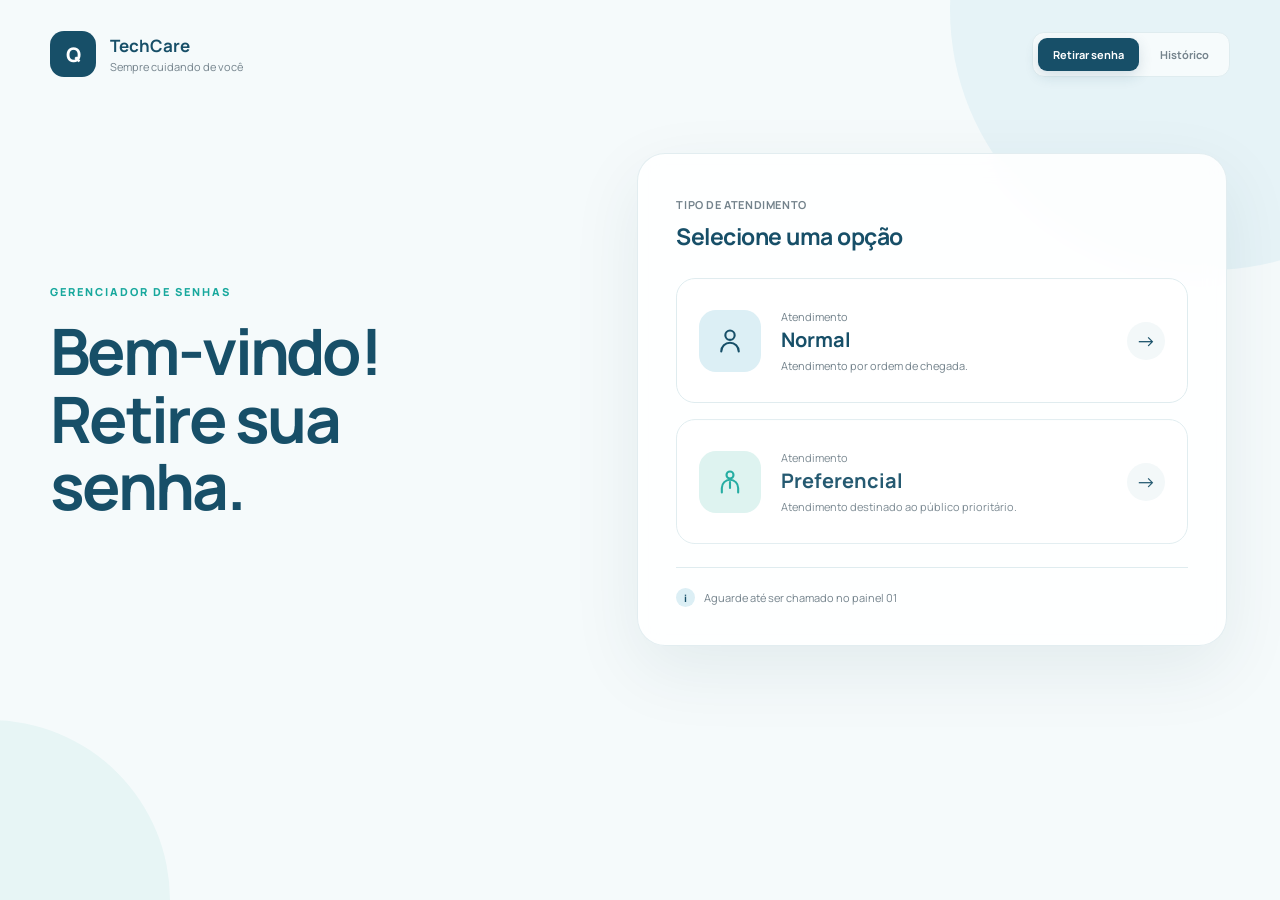
==== index.html @ 69785a85 "Initial commit" ====
<!DOCTYPE html>
<html lang="pt-BR">

<head>
    <meta charset="UTF-8">

    <meta
        name="viewport"
        content="width=device-width, initial-scale=1.0"
    >

    <title>Gerador de Senhas</title>

    <link rel="stylesheet" href="style.css">

    <link rel="preconnect" href="https://fonts.googleapis.com">

    <link
        rel="preconnect"
        href="https://fonts.gstatic.com"
        crossorigin
    >

    <link
        href="https://fonts.googleapis.com/css2?family=Manrope:wght@400;500;600;700;800&display=swap"
        rel="stylesheet"
    >
</head>


<body>

    <!-- DECORAÇÕES DE FUNDO -->

    <div class="background-decoration decoration-one"></div>
    <div class="background-decoration decoration-two"></div>


    <div class="page">


        <!-- =====================================
             HEADER
        ====================================== -->

        <header class="header">

            <div class="brand">

                <div class="brand-symbol">
                    Q
                </div>

                <div class="brand-text">

                    <strong>
                        TechCare
                    </strong>

                    <span>
                        Sempre cuidando de você
                    </span>

                </div>

            </div>


            <!-- NAVEGAÇÃO -->

            <nav class="nav-tabs">

                <button
                    class="nav-tab active"
                    data-tab="gerador"
                    type="button"
                >
                    Retirar senha
                </button>


                <button
                    class="nav-tab"
                    data-tab="historico"
                    type="button"
                >
                    Histórico
                </button>

            </nav>


        </header>



        <!-- =====================================
             ABA: GERADOR
        ====================================== -->

        <section
            class="tab-content active"
            id="gerador"
        >

            <main class="main-content">


                <!-- COLUNA ESQUERDA -->

                <section class="welcome">

                    <div class="welcome-content">

                        <span class="eyebrow">
                            GERENCIADOR DE SENHAS
                        </span>


                        <h1>
                           Bem-vindo! Retire sua senha.
                        </h1>
                    
                </section>



                <!-- COLUNA DIREITA -->

                <section class="service-area">

                    <div class="service-header">

                        <span>
                            Tipo de atendimento
                        </span>

                        <h2>
                            Selecione uma opção
                        </h2>

                    </div>



                    <div class="service-options">


                        <!-- NORMAL -->

                        <button
                            class="service-card"
                            id="btnNormal"
                            type="button"
                        >

                            <div class="service-icon normal-icon">

                                <svg
                                    viewBox="0 0 24 24"
                                    fill="none"
                                    stroke="currentColor"
                                    stroke-width="1.8"
                                    stroke-linecap="round"
                                    stroke-linejoin="round"
                                >

                                    <circle
                                        cx="12"
                                        cy="7"
                                        r="4"
                                    />

                                    <path
                                        d="M4.5 21a7.5 7.5 0 0 1 15 0"
                                    />

                                </svg>

                            </div>


                            <div class="service-content">

                                <span>
                                    Atendimento
                                </span>

                                <strong>
                                    Normal
                                </strong>

                                <p>
                                    Atendimento por ordem de chegada.
                                </p>

                            </div>


                            <div class="service-arrow">
                                →
                            </div>

                        </button>



                        <!-- PREFERENCIAL -->

                        <button
                            class="service-card"
                            id="btnPreferencial"
                            type="button"
                        >

                            <div class="service-icon preferential-icon">

                                <svg
                                    viewBox="0 0 24 24"
                                    fill="none"
                                    stroke="currentColor"
                                    stroke-width="1.8"
                                    stroke-linecap="round"
                                    stroke-linejoin="round"
                                >

                                    <circle
                                        cx="12"
                                        cy="6"
                                        r="3"
                                    />

                                    <path
                                        d="M5 21v-4a7 7 0 0 1 14 0v4"
                                    />

                                    <path
                                        d="M12 12v5"
                                    />

                                </svg>

                            </div>


                            <div class="service-content">

                                <span>
                                    Atendimento
                                </span>

                                <strong>
                                    Preferencial
                                </strong>

                                <p>
                                    Atendimento destinado ao público prioritário.
                                </p>

                            </div>


                            <div class="service-arrow">
                                →
                            </div>

                        </button>


                    </div>



                    <!-- INFORMAÇÃO -->

                    <div class="service-footer">

                        <div class="small-info-icon">
                            i
                        </div>

                        <p>
                            Aguarde até ser chamado no painel 01
                        </p>

                    </div>

                </section>

            </main>

        </section>



        <!-- =====================================
             ABA: HISTÓRICO
        ====================================== -->

        <section
            class="tab-content"
            id="historico"
        >

            <div class="history-page">


                <!-- TÍTULO -->

                <div class="history-header">

                    <span class="eyebrow">
                        HISTÓRICO DE ATENDIMENTOS
                    </span>

                    <h1>
                        Senhas anteriores
                    </h1>

                    <p>
                        Consulte as últimas senhas registradas
                        no sistema de atendimento.
                    </p>

                </div>



                <!-- CONTEÚDO DO HISTÓRICO -->

                <div class="history-layout">


                    <!-- ÚLTIMA SENHA -->

                    <section class="current-ticket">

                        <span class="current-label">
                            ÚLTIMA SENHA
                        </span>


                        <strong id="currentTicket">
                            ---
                        </strong>


                        <span
                            class="current-type"
                            id="currentTicketType"
                        >
                            Nenhum histírico encontrado
                        </span>


                        <div class="pulse-line"></div>


                        <p>
                            Última senha chamada para atendimento.
                        </p>

                    </section>



                    <!-- LISTA DE SENHAS -->

                    <section class="history-card">


                        <div class="history-card-header">

                            <div>

                                <span>
                                    Histórico
                                </span>

                                <h2>
                                    Últimas senhas
                                </h2>

                            </div>


                            <span
                                class="history-count"
                                id="historyCount"
                            >
                                0 senhas
                            </span>

                        </div>



                        <div
                            class="history-list"
                            id="historyList"
                        >

                            <div class="history-empty">
                                Nenhuma senha foi gerada ainda.
                            </div>

                        </div>

                    </section>


                </div>

            </div>

        </section>



        <!-- =====================================
             FOOTER
        ====================================== -->

        <footer class="footer">


            <div class="footer-right">

                <span id="date"></span>

                <span class="footer-separator"></span>

                <strong id="clock">
                    --:--
                </strong>

            </div>

        </footer>


    </div>



    <!-- =====================================
         MODAL DA SENHA
    ====================================== -->

    <div
        class="modal-overlay"
        id="modal"
        aria-hidden="true"
    >

        <div class="ticket-modal">


            <!-- FECHAR -->

            <button
                class="modal-close"
                id="closeModal"
                aria-label="Fechar"
                type="button"
            >
                ×
            </button>



            <!-- ÍCONE -->

            <div class="modal-icon">

                <svg
                    viewBox="0 0 24 24"
                    fill="none"
                    stroke="currentColor"
                    stroke-width="2"
                    stroke-linecap="round"
                    stroke-linejoin="round"
                >

                    <path
                        d="M20 6 9 17l-5-5"
                    />

                </svg>

            </div>



            <span class="ticket-small-title">
                SENHA GERADA
            </span>


            <p class="ticket-description">
                Seu número de atendimento é
            </p>



            <!-- NÚMERO -->

            <strong
                class="ticket-number"
                id="ticketNumber"
            >
                N001
            </strong>



            <!-- TIPO -->

            <span
                class="ticket-type"
                id="ticketType"
            >
                Atendimento Normal
            </span>



            <div class="ticket-divider"></div>



            <p class="ticket-message">
                Acompanhe o painel e aguarde sua chamada.
            </p>



            <button
                class="confirm-button"
                id="finishButton"
                type="button"
            >
                Entendi
            </button>


        </div>

    </div>



    <!-- =====================================
         GSAP
    ====================================== -->

    <script
        src="https://cdn.jsdelivr.net/npm/gsap@3.13.0/dist/gsap.min.js"
    ></script>


    <!-- JAVASCRIPT -->

    <script src="script.js"></script>


</body>

</html>
---- style.css ----
/* =========================================
   PALETA
========================================= */

:root {

    --branco: #ffffff;

    --azul-claro: #5baecb;

    --azul-principal: #174f68;

    --azul-escuro: #103b4f;

    --verde: #18a89d;

    --texto: #36434c;

    --texto-suave: #74838c;

    --icone-bg: #dceff5;

    --verde-bg: #dcf3ef;

    --fundo: #f5fafb;

    --borda: #dfecef;

}


/* =========================================
   RESET
========================================= */

* {

    margin: 0;

    padding: 0;

    box-sizing: border-box;

}


html {

    font-size: 16px;

}


body {

    min-height: 100vh;

    font-family: "Manrope", sans-serif;

    color: var(--texto);

    background: var(--fundo);

    overflow-x: hidden;

}


/* =========================================
   DECORAÇÃO
========================================= */

.background-decoration {

    position: fixed;

    border-radius: 50%;

    pointer-events: none;

}


.decoration-one {

    width: 520px;

    height: 520px;

    top: -250px;

    right: -190px;

    background:
        rgba(91, 174, 203, 0.09);

}


.decoration-two {

    width: 360px;

    height: 360px;

    left: -190px;

    bottom: -180px;

    background:
        rgba(24, 168, 157, 0.06);

}


/* =========================================
   ESTRUTURA
========================================= */

.page {

    position: relative;

    z-index: 1;

    width: min(1180px, calc(100% - 56px));

    min-height: 100vh;

    margin: auto;

    display: flex;

    flex-direction: column;

}


/* =========================================
   HEADER
========================================= */

.header {

    min-height: 108px;

    display: flex;

    align-items: center;

    justify-content: space-between;

}


.brand {

    display: flex;

    align-items: center;

    gap: 14px;

}


.brand-symbol {

    width: 46px;

    height: 46px;

    display: flex;

    align-items: center;

    justify-content: center;

    border-radius: 14px;

    background: var(--azul-principal);

    color: white;

    font-size: 20px;

    font-weight: 800;

}


.brand-text {

    display: flex;

    flex-direction: column;

}


.brand-text strong {

    color: var(--azul-principal);

    font-size: 17px;

}


.brand-text span {

    margin-top: 2px;

    color: var(--texto-suave);

    font-size: 11px;

}


.system-status {

    display: flex;

    align-items: center;

    gap: 10px;

    color: var(--texto-suave);

    font-size: 12px;

    font-weight: 600;

}


.status-dot {

    width: 8px;

    height: 8px;

    border-radius: 50%;

    background: var(--verde);

    box-shadow:
        0 0 0 5px rgba(24, 168, 157, 0.10);

}


/* =========================================
   MAIN
========================================= */

.main-content {

    flex: 1;

    display: grid;

    grid-template-columns: 0.9fr 1.1fr;

    align-items: center;

    gap: clamp(50px, 8vw, 110px);

    padding: 45px 0 75px;

}


/* =========================================
   WELCOME
========================================= */

.welcome {

    position: relative;

}


.welcome-content {

    max-width: 500px;

}


.eyebrow {

    display: inline-block;

    margin-bottom: 18px;

    color: var(--verde);

    font-size: 11px;

    font-weight: 800;

    letter-spacing: 2px;

}


.welcome h1 {

    max-width: 490px;

    color: var(--azul-principal);

    font-size: clamp(43px, 5vw, 64px);

    line-height: 1.06;

    letter-spacing: -2.7px;

}


.welcome > .welcome-content > p {

    max-width: 430px;

    margin-top: 25px;

    color: var(--texto-suave);

    font-size: 15px;

    line-height: 1.8;

}


.welcome-info {

    margin-top: 54px;

    display: flex;

    flex-direction: column;

    gap: 18px;

}


.info-item {

    display: flex;

    align-items: flex-start;

    gap: 18px;

}


.info-number {

    min-width: 35px;

    color: var(--azul-claro);

    font-size: 12px;

    font-weight: 800;

}


.info-item strong {

    display: block;

    color: var(--texto);

    font-size: 13px;

    margin-bottom: 3px;

}


.info-item p {

    color: var(--texto-suave);

    font-size: 12px;

}


.info-line {

    width: 1px;

    height: 20px;

    margin-left: 16px;

    background: var(--borda);

}


/* =========================================
   ÁREA DE ATENDIMENTO
========================================= */

.service-area {

    max-width: 590px;

    width: 100%;

    padding: 38px;

    border: 1px solid rgba(223, 236, 239, 0.9);

    border-radius: 28px;

    background:
        rgba(255, 255, 255, 0.86);

    box-shadow:
        0 24px 70px rgba(16, 59, 79, 0.08);

    backdrop-filter: blur(12px);

}


.service-header {

    margin-bottom: 26px;

}


.service-header span {

    color: var(--texto-suave);

    font-size: 11px;

    font-weight: 700;

    letter-spacing: 0.6px;

    text-transform: uppercase;

}


.service-header h2 {

    margin-top: 6px;

    color: var(--azul-principal);

    font-size: 23px;

    letter-spacing: -0.5px;

}


/* =========================================
   BOTÕES
========================================= */

.service-options {

    display: flex;

    flex-direction: column;

    gap: 15px;

}


.service-card {

    width: 100%;

    min-height: 125px;

    display: flex;

    align-items: center;

    gap: 20px;

    padding: 22px;

    border: 1px solid var(--borda);

    border-radius: 19px;

    background: white;

    text-align: left;

    font-family: inherit;

    cursor: pointer;

    transition:
        border-color 0.25s ease,
        box-shadow 0.25s ease,
        background 0.25s ease;

}


.service-card:hover {

    border-color:
        rgba(91, 174, 203, 0.55);

    background: #fbfdfe;

    box-shadow:
        0 14px 35px rgba(23, 79, 104, 0.08);

}


.service-icon {

    flex-shrink: 0;

    width: 62px;

    height: 62px;

    border-radius: 17px;

    display: flex;

    align-items: center;

    justify-content: center;

}


.service-icon svg {

    width: 28px;

    height: 28px;

}


.normal-icon {

    color: var(--azul-principal);

    background: var(--icone-bg);

}


.preferential-icon {

    color: var(--verde);

    background: var(--verde-bg);

}


.service-content {

    display: flex;

    flex-direction: column;

}


.service-content span {

    color: var(--texto-suave);

    font-size: 11px;

}


.service-content strong {

    margin-top: 2px;

    color: var(--azul-principal);

    font-size: 20px;

}


.service-content p {

    margin-top: 5px;

    color: var(--texto-suave);

    font-size: 11px;

}


.service-arrow {

    width: 38px;

    height: 38px;

    margin-left: auto;

    border-radius: 50%;

    display: flex;

    align-items: center;

    justify-content: center;

    background: #f3f8f9;

    color: var(--azul-principal);

    font-size: 20px;

    transition: 0.25s ease;

}


.service-card:hover .service-arrow {

    color: white;

    background: var(--azul-principal);

    transform: translateX(3px);

}


/* =========================================
   INFO
========================================= */

.service-footer {

    display: flex;

    align-items: center;

    gap: 9px;

    margin-top: 24px;

    padding-top: 20px;

    border-top: 1px solid var(--borda);

}


.small-info-icon {

    min-width: 19px;

    height: 19px;

    display: flex;

    align-items: center;

    justify-content: center;

    border-radius: 50%;

    background: var(--icone-bg);

    color: var(--azul-principal);

    font-size: 10px;

    font-weight: 800;

}


.service-footer p {

    color: var(--texto-suave);

    font-size: 11px;

}


/* =========================================
   FOOTER
========================================= */

.footer {

    min-height: 68px;

    display: flex;

    align-items: center;

    justify-content: space-between;

    border-top: 1px solid var(--borda);

    color: var(--texto-suave);

    font-size: 10px;

}


.footer-right {

    display: flex;

    align-items: center;

    gap: 12px;

}


.footer-right strong {

    color: var(--azul-principal);

    font-size: 12px;

}


.footer-separator {

    width: 1px;

    height: 12px;

    background: var(--borda);

}


/* =========================================
   MODAL
========================================= */

.modal-overlay {

    position: fixed;

    inset: 0;

    z-index: 20;

    display: flex;

    align-items: center;

    justify-content: center;

    padding: 20px;

    visibility: hidden;

    opacity: 0;

    background:
        rgba(16, 59, 79, 0.22);

    backdrop-filter: blur(8px);

}


.ticket-modal {

    position: relative;

    width: min(420px, 100%);

    padding: 42px 38px 34px;

    border-radius: 28px;

    background: white;

    text-align: center;

    box-shadow:
        0 30px 80px rgba(16, 59, 79, 0.18);

}


.modal-close {

    position: absolute;

    top: 16px;

    right: 19px;

    border: 0;

    background: transparent;

    color: #9aa7ae;

    font-size: 25px;

    cursor: pointer;

}


.modal-icon {

    width: 58px;

    height: 58px;

    margin: 0 auto 22px;

    display: flex;

    align-items: center;

    justify-content: center;

    border-radius: 50%;

    background: var(--verde-bg);

    color: var(--verde);

}


.modal-icon svg {

    width: 25px;

}


.ticket-small-title {

    color: var(--verde);

    font-size: 10px;

    font-weight: 800;

    letter-spacing: 1.7px;

}


.ticket-description {

    margin-top: 12px;

    color: var(--texto-suave);

    font-size: 13px;

}


.ticket-number {

    display: block;

    margin: 9px 0 13px;

    color: var(--azul-principal);

    font-size: 68px;

    line-height: 1;

    letter-spacing: -3px;

}


.ticket-type {

    display: inline-block;

    padding: 8px 14px;

    border-radius: 30px;

    color: var(--azul-principal);

    background: var(--icone-bg);

    font-size: 11px;

    font-weight: 700;

}


.ticket-divider {

    height: 1px;

    margin: 28px 0 22px;

    background: var(--borda);

}


.ticket-message {

    color: var(--texto-suave);

    font-size: 12px;

}


.confirm-button {

    width: 100%;

    margin-top: 25px;

    padding: 14px;

    border: 0;

    border-radius: 13px;

    background: var(--azul-principal);

    color: white;

    font-family: inherit;

    font-size: 13px;

    font-weight: 700;

    cursor: pointer;

    transition: 0.2s ease;

}


.confirm-button:hover {

    background: var(--azul-escuro);

}


/* =========================================
   RESPONSIVO
========================================= */

@media (max-width: 900px) {

    .main-content {

        grid-template-columns: 1fr;

        gap: 55px;

    }


    .welcome {

        text-align: center;

    }


    .welcome-content {

        margin: auto;

    }


    .welcome h1 {

        margin: auto;

    }


    .welcome > .welcome-content > p {

        margin:
            22px auto 0;

    }


    .welcome-info {

        display: none;

    }


    .service-area {

        margin: auto;

    }

}


@media (max-width: 600px) {

    .page {

        width:
            calc(100% - 30px);

    }


    .header {

        min-height: 88px;

    }


    .brand-text span {

        display: none;

    }


    .system-status {

        font-size: 0;

    }


    .main-content {

        padding:
            35px 0 55px;

        gap: 38px;

    }


    .welcome h1 {

        font-size: 39px;

        letter-spacing: -1.8px;

    }


    .welcome > .welcome-content > p {

        font-size: 14px;

    }


    .service-area {

        padding: 25px 20px;

        border-radius: 22px;

    }


    .service-header h2 {

        font-size: 20px;

    }


    .service-card {

        min-height: 115px;

        padding: 18px;

        gap: 15px;

    }


    .service-icon {

        width: 54px;

        height: 54px;

        border-radius: 15px;

    }


    .service-content strong {

        font-size: 18px;

    }


    .service-content p {

        display: none;

    }


    .service-arrow {

        width: 34px;

        height: 34px;

    }


    .footer > span {

        display: none;

    }


    .footer {

        justify-content: center;

    }

}

/* =========================================
   NAVEGAÇÃO
========================================= */

.nav-tabs {

    display: flex;

    align-items: center;

    gap: 6px;

    padding: 5px;

    border-radius: 12px;

    background: rgba(255, 255, 255, 0.65);

    border: 1px solid var(--borda);

}


.nav-tab {

    border: 0;

    padding: 9px 15px;

    border-radius: 9px;

    background: transparent;

    color: var(--texto-suave);

    font-family: inherit;

    font-size: 11px;

    font-weight: 700;

    cursor: pointer;

    transition: 0.25s ease;

}


.nav-tab:hover {

    color: var(--azul-principal);

}


.nav-tab.active {

    color: white;

    background: var(--azul-principal);

    box-shadow:
        0 5px 14px rgba(23, 79, 104, 0.16);

}


/* =========================================
   ABAS
========================================= */

.tab-content {

    display: none;

}


.tab-content.active {

    display: block;

}


/* =========================================
   HISTÓRICO
========================================= */

.history-page {

    flex: 1;

    padding: 55px 0 80px;

}


.history-header {

    margin-bottom: 40px;

}


.history-header h1 {

    margin-top: 8px;

    color: var(--azul-principal);

    font-size: clamp(36px, 5vw, 52px);

    letter-spacing: -2px;

}


.history-header p {

    margin-top: 12px;

    color: var(--texto-suave);

    font-size: 14px;

}


.history-layout {

    display: grid;

    grid-template-columns:
        minmax(280px, 0.7fr)
        minmax(420px, 1.3fr);

    gap: 28px;

}


/* =========================================
   ÚLTIMA SENHA
========================================= */

.current-ticket {

    min-height: 390px;

    padding: 38px;

    border-radius: 28px;

    background:
        linear-gradient(
            145deg,
            var(--azul-principal),
            var(--azul-escuro)
        );

    color: white;

    display: flex;

    flex-direction: column;

    justify-content: center;

    align-items: center;

    text-align: center;

    box-shadow:
        0 24px 65px rgba(16, 59, 79, 0.16);

}


.current-label {

    font-size: 10px;

    font-weight: 800;

    letter-spacing: 2px;

    opacity: 0.75;

}


.current-ticket strong {

    margin: 25px 0 14px;

    font-size: 90px;

    line-height: 1;

    letter-spacing: -5px;

}


.current-type {

    padding: 8px 14px;

    border-radius: 30px;

    background:
        rgba(255, 255, 255, 0.13);

    font-size: 11px;

    font-weight: 600;

}


.pulse-line {

    width: 45px;

    height: 3px;

    margin: 30px 0 20px;

    border-radius: 10px;

    background: var(--verde);

}


.current-ticket p {

    max-width: 220px;

    font-size: 11px;

    line-height: 1.6;

    opacity: 0.65;

}


/* =========================================
   CARD DO HISTÓRICO
========================================= */

.history-card {

    min-height: 390px;

    padding: 30px;

    border-radius: 28px;

    background: white;

    border: 1px solid var(--borda);

    box-shadow:
        0 20px 55px rgba(16, 59, 79, 0.07);

}


.history-card-header {

    display: flex;

    align-items: center;

    justify-content: space-between;

    margin-bottom: 25px;

}


.history-card-header span {

    color: var(--texto-suave);

    font-size: 10px;

    font-weight: 700;

    text-transform: uppercase;

    letter-spacing: 1px;

}


.history-card-header h2 {

    margin-top: 4px;

    color: var(--azul-principal);

    font-size: 21px;

}


.history-count {

    padding: 7px 11px;

    border-radius: 30px;

    background: var(--icone-bg);

    color: var(--azul-principal) !important;

    letter-spacing: 0 !important;

    text-transform: none !important;

}


/* =========================================
   LISTA
========================================= */

.history-list {

    display: flex;

    flex-direction: column;

    gap: 10px;

}


.history-item {

    display: grid;

    grid-template-columns:
        70px 1fr auto;

    align-items: center;

    gap: 18px;

    padding: 16px 18px;

    border: 1px solid var(--borda);

    border-radius: 15px;

    background: #fbfdfe;

}


.history-number {

    color: var(--azul-principal);

    font-size: 20px;

    font-weight: 800;

}


.history-info {

    display: flex;

    flex-direction: column;

}


.history-info strong {

    color: var(--texto);

    font-size: 12px;

}


.history-info span {

    margin-top: 3px;

    color: var(--texto-suave);

    font-size: 10px;

}


.history-time {

    color: var(--texto-suave);

    font-size: 11px;

}


.history-empty {

    padding: 60px 20px;

    text-align: center;

    color: var(--texto-suave);

    font-size: 12px;

}


@media (max-width: 850px) {

    .history-layout {

        grid-template-columns: 1fr;

    }


    .current-ticket {

        min-height: 280px;

    }

}


@media (max-width: 600px) {

    .header {

        flex-wrap: wrap;

        gap: 15px;

        padding: 20px 0;

    }


    .nav-tabs {

        order: 3;

        width: 100%;

    }


    .nav-tab {

        flex: 1;

    }


    .history-item {

        grid-template-columns:
            60px 1fr;

    }


    .history-time {

        grid-column: 2;

    }


    .current-ticket strong {

        font-size: 68px;

    }

}
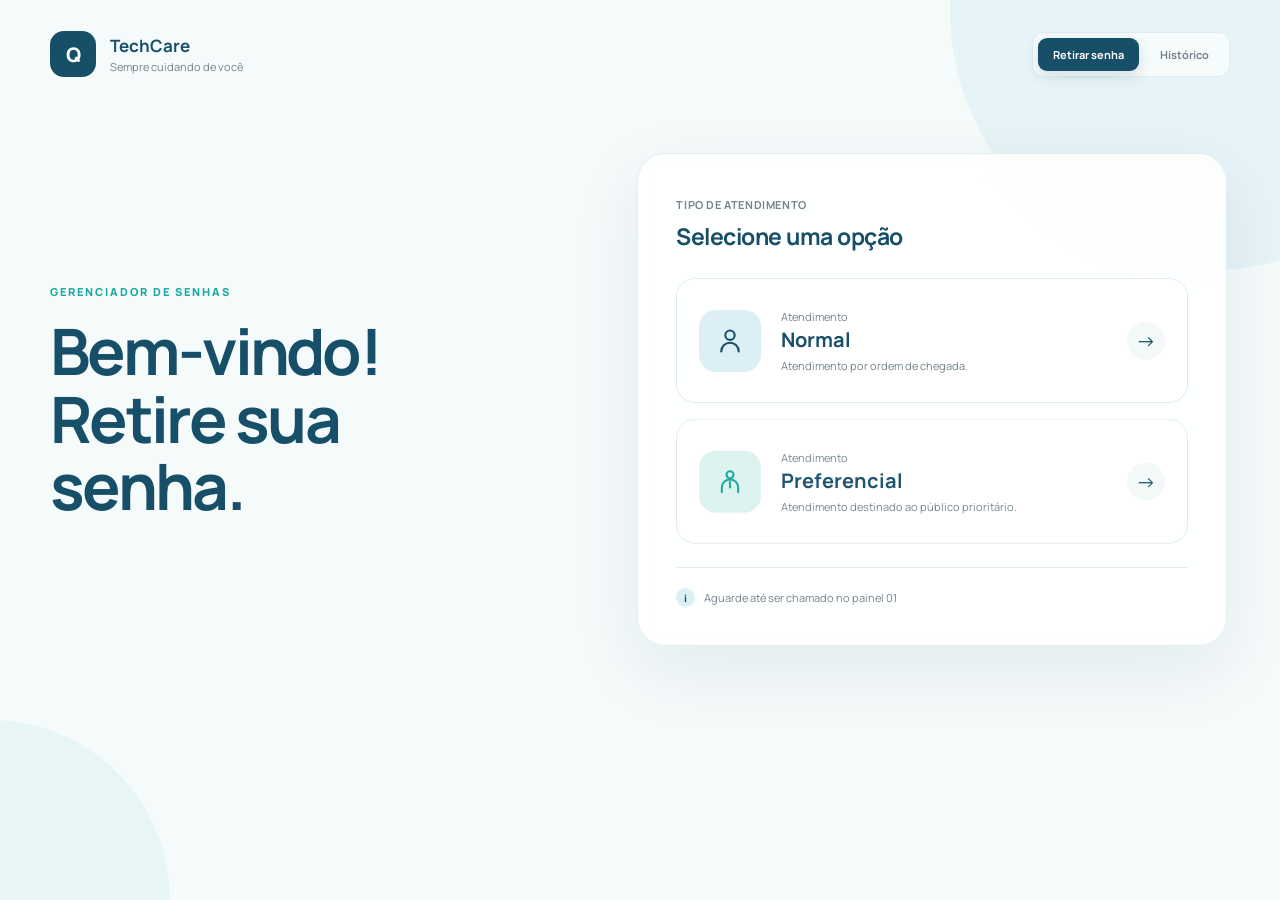
==== commit 8149c836: "Atualiza front" ====
--- a/index.html
+++ b/index.html
@@ -314,12 +314,11 @@
                     </span>
 
                     <h1>
-                        Senhas anteriores
+                        Painel de Senhas
                     </h1>
 
                     <p>
-                        Consulte as últimas senhas registradas
-                        no sistema de atendimento.
+                        Aguarde até ser chamado.
                     </p>
 
                 </div>
@@ -349,7 +348,7 @@
                             class="current-type"
                             id="currentTicketType"
                         >
-                            Nenhum histírico encontrado
+                            Nenhum histórico encontrado
                         </span>
 
 
